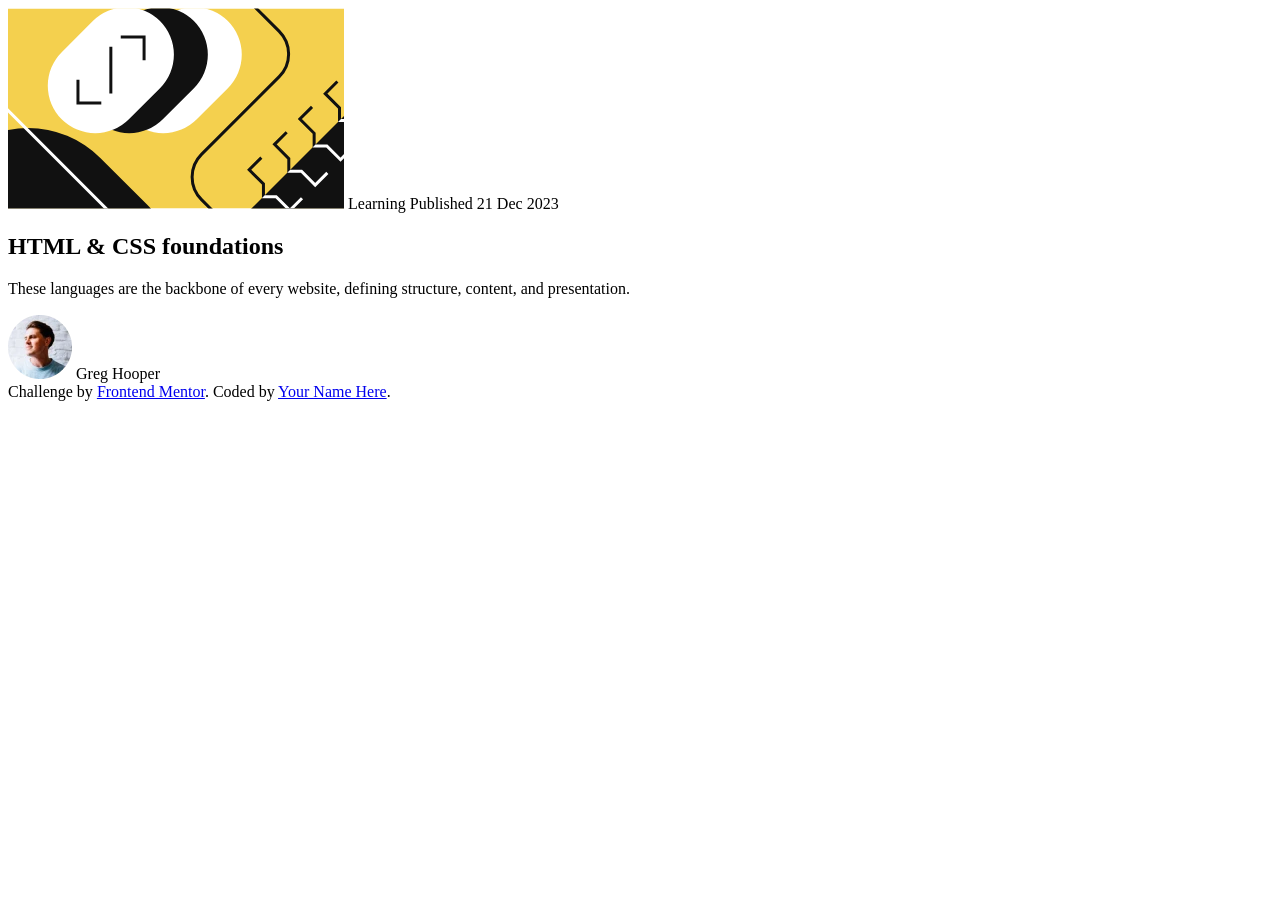
==== index.html @ afc2418c "git -m "fixed deployment"" ====
<!DOCTYPE html>
<html lang="en">
<head>
  <meta charset="UTF-8">
  <meta name="viewport" content="width=device-width, initial-scale=1.0"> <!-- displays site properly based on user's device -->

  <link rel="icon" type="image/png" sizes="32x32" href="./assets/images/favicon-32x32.png">
  <link rel="stylesheet" href="./style.css">
  <link rel="preconnect" href="https://fonts.googleapis.com">
  <link rel="preconnect" href="https://fonts.gstatic.com" crossorigin>
  <link href="https://fonts.googleapis.com/css2?family=Figtree:ital,wght@500;800&display=swap" rel="stylesheet">

  <title>Frontend Mentor | Blog preview card</title>
</head>
<body>

  <div class="container">
    <img src="./assets/images/illustration-article.svg" alt="Web 3.0 image" class="main-image">
    <span class="info">Learning</span>
    <span class="date">Published 21 Dec 2023</span>
    <h2 class="title">HTML & CSS foundations</h2>
    <p>These languages are the backbone of every website, defining structure, content, and presentation.</p>

    <div class="author-info">
      <img src="./assets/images/image-avatar.webp" alt="Michelle avatar" class="avatar">
      <span class="author">Greg Hooper</span>
    </div>
  </div>  
  <footer class="attribution">
    Challenge by <a href="https://www.frontendmentor.io?ref=challenge">Frontend Mentor</a>. 
    Coded by <a href="#">Your Name Here</a>.
  </footer>
</body>
</html>
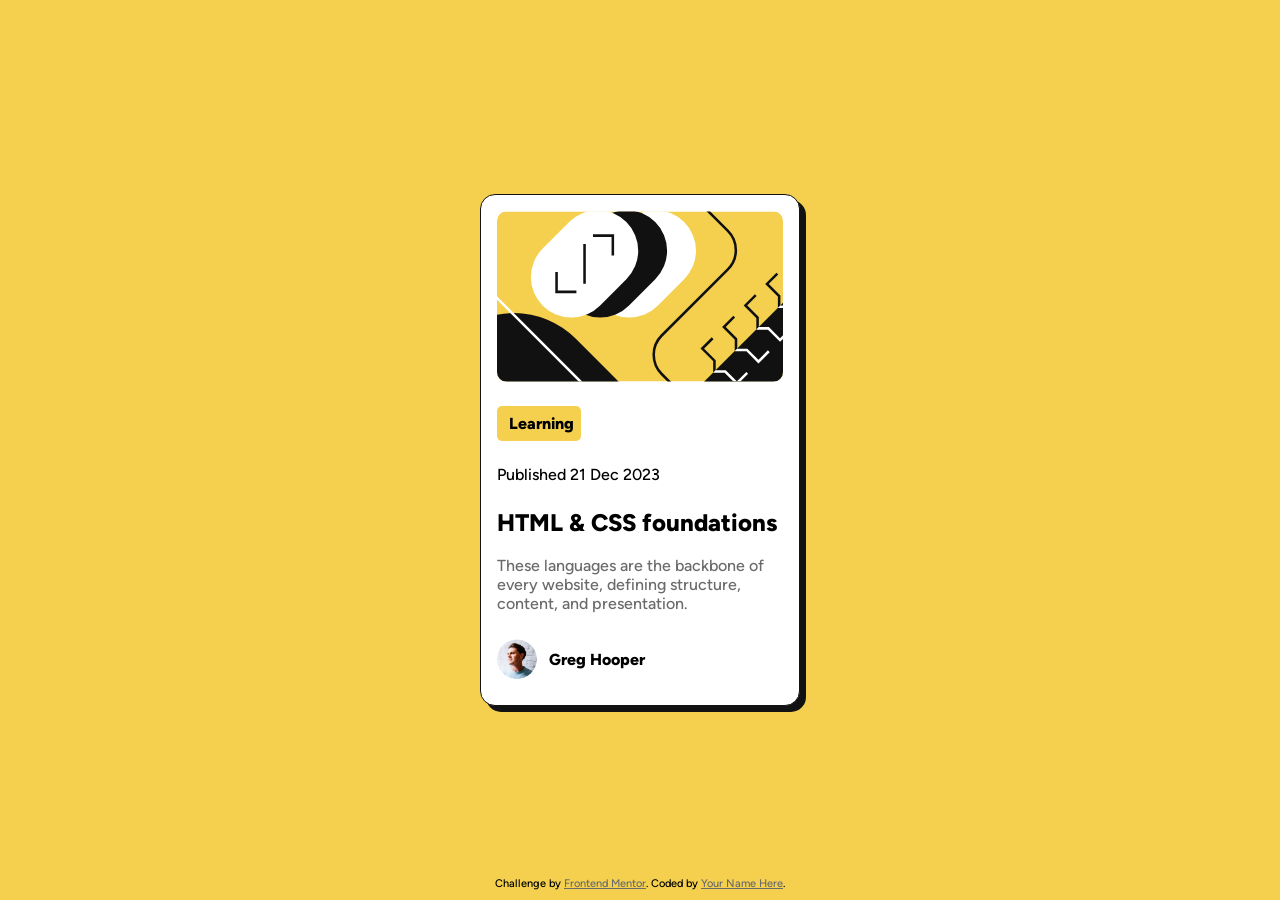
==== commit 7cac0d70: "git commit -m "css update"" ====
--- a/index.html
+++ b/index.html
@@ -5,7 +5,7 @@
   <meta name="viewport" content="width=device-width, initial-scale=1.0"> <!-- displays site properly based on user's device -->
 
   <link rel="icon" type="image/png" sizes="32x32" href="./assets/images/favicon-32x32.png">
-  <link rel="stylesheet" href="./style.css">
+  <link rel="stylesheet" href="./styles.css">
   <link rel="preconnect" href="https://fonts.googleapis.com">
   <link rel="preconnect" href="https://fonts.gstatic.com" crossorigin>
   <link href="https://fonts.googleapis.com/css2?family=Figtree:ital,wght@500;800&display=swap" rel="stylesheet">
--- a/styles.css
+++ b/styles.css
@@ -0,0 +1,163 @@
+@font-face {
+    font-family: "Figtree-local";
+    src: url(./assets/fonts/static/Figtree-Medium.ttf) format("truetype");
+    font-weight: 500;
+    font-style: normal;
+}
+
+@font-face {
+    font-family: "Figtree-local";
+    src: url(./assets/fonts/static/Figtree-ExtraBold.ttf) format("truetype");
+    font-weight: 800;
+    font-style: normal;
+}
+
+:root{
+    --figtree-font: "Figtree-local", 'Figtree', sans-serif;
+    --Yellow: hsl(47, 88%, 63%);
+    --White: hsl(0, 0%, 100%);
+    --Gray-500: hsl(0, 0%, 42%);
+    --Gray-950: hsl(0, 0%, 7%);
+    --Gray-950b: rgba(0, 0, 0, 0.5);
+}
+
+body, .attribution {
+    font-family: var(--figtree-font);
+}
+
+body {
+    background-color: var(--Yellow);
+    display: flex;
+    flex-direction: column;
+    align-items: center;
+    justify-content: center;
+    margin: 0 auto;
+    min-height: 100vh;
+}
+
+.container {
+    background-color: var(--White);
+    box-sizing: border-box;
+    max-width: 320px;
+    border-radius: 15px;
+    border: 1.34px solid var(--Gray-950);
+    padding: 1rem;
+    animation: shadowExit 0.7s ease forwards;
+}
+
+.container:hover {
+    cursor: pointer;
+    animation: shadowEnter 0.7s ease forwards;
+    .title {
+        color: var(--Yellow);
+    }
+}
+
+img.main-image {
+    width: 100%;
+    margin: 0 auto;
+    border-radius: 10px;
+}
+
+.container img.main-image {
+    display: flex;
+    flex-direction: column;
+    align-items: center;
+}
+
+span.info, span.date, span.title {
+    display: block;
+    box-sizing: border-box;
+    margin: 24px 0;
+}
+
+span.date, p {
+    font-weight: 500;
+}
+
+span.info, span.author, h2 {
+    font-weight: 800;
+}
+
+span.info {
+    background-color: var(--Yellow);
+    width: 84px;
+    padding: 8px 12px;
+    border-radius: 5px;
+}
+
+p {
+    color: var(--Gray-500);
+    font-size: 16px;
+}
+
+img.avatar {
+    width: 40px;
+    height: 40px;
+    border-radius: 50%;
+}
+
+.author-info {
+    padding: 10px 0;
+    display: flex;
+    align-items: center;
+    gap: 12px;
+}
+
+footer {
+    position: relative;
+}
+
+.attribution { 
+    font-size: 0.6875rem; 
+    text-align: center;
+    position: absolute;
+    bottom: 10px;
+}
+
+.attribution a { 
+    color: var(--Gray-500); 
+}
+
+@keyframes shadowEnter {
+    0%, 25%{
+        box-shadow: 5px 5px 0px var(--Gray-950);
+    }
+
+    26%, 50%{
+        box-shadow: 7px 7px 0px var(--Gray-950b);
+    }
+
+    51%, 75%{
+        box-shadow: 10px 10px 0px var(--Gray-950b);
+    }
+    
+    76%, 100%{
+        box-shadow: 12px 12px 0px var(--Gray-950);
+    }
+}
+
+
+@keyframes shadowExit {
+    0%, 25% {
+        box-shadow: 13px 13px 0px var(--Gray-950);
+    }
+
+    26%, 50% {
+       box-shadow: 11px 11px 0px var(--Gray-950b);
+    }
+
+    51%, 75% {   
+       box-shadow: 9px 9px 0px var(--Gray-950b);
+    }
+
+    76%, 100% {
+        box-shadow: 6px 6px 0px var(--Gray-950);
+    }
+}
+
+@media (min-width: 1440px) {
+    .container {
+        width: clamp(560px, 100%, 640px);
+    }
+}
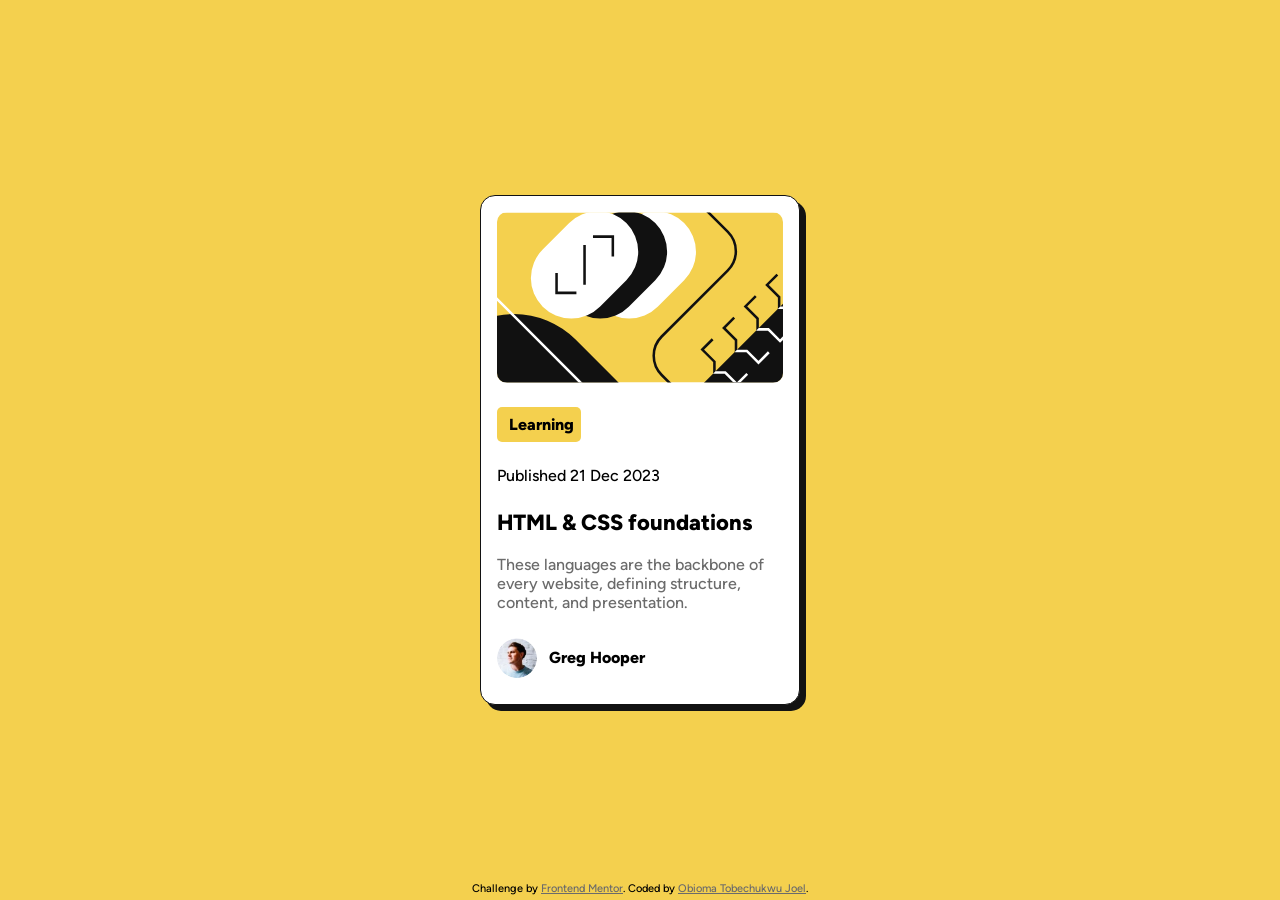
==== commit 589cfaf0: "git -m "html & css edits" commit" ====
--- a/index.html
+++ b/index.html
@@ -28,7 +28,7 @@
   </div>  
   <footer class="attribution">
     Challenge by <a href="https://www.frontendmentor.io?ref=challenge">Frontend Mentor</a>. 
-    Coded by <a href="#">Your Name Here</a>.
+    Coded by <a href="https://www.linkedin.com/in/tobechukwu-joel-obioma-3b3b60183/">Obioma Tobechukwu Joel</a>.
   </footer>
 </body>
 </html>
--- a/styles.css
+++ b/styles.css
@@ -88,7 +88,14 @@
 
 p {
     color: var(--Gray-500);
-    font-size: 16px;
+}
+
+p, span.date, span.info, span.author {
+    font-size: clamp(14px, 3vw, 16px);
+}
+
+h2 {
+    font-size: clamp(18px, 4vw, 22px);
 }
 
 img.avatar {
@@ -112,7 +119,7 @@
     font-size: 0.6875rem; 
     text-align: center;
     position: absolute;
-    bottom: 10px;
+    bottom: 5px;
 }
 
 .attribution a { 
